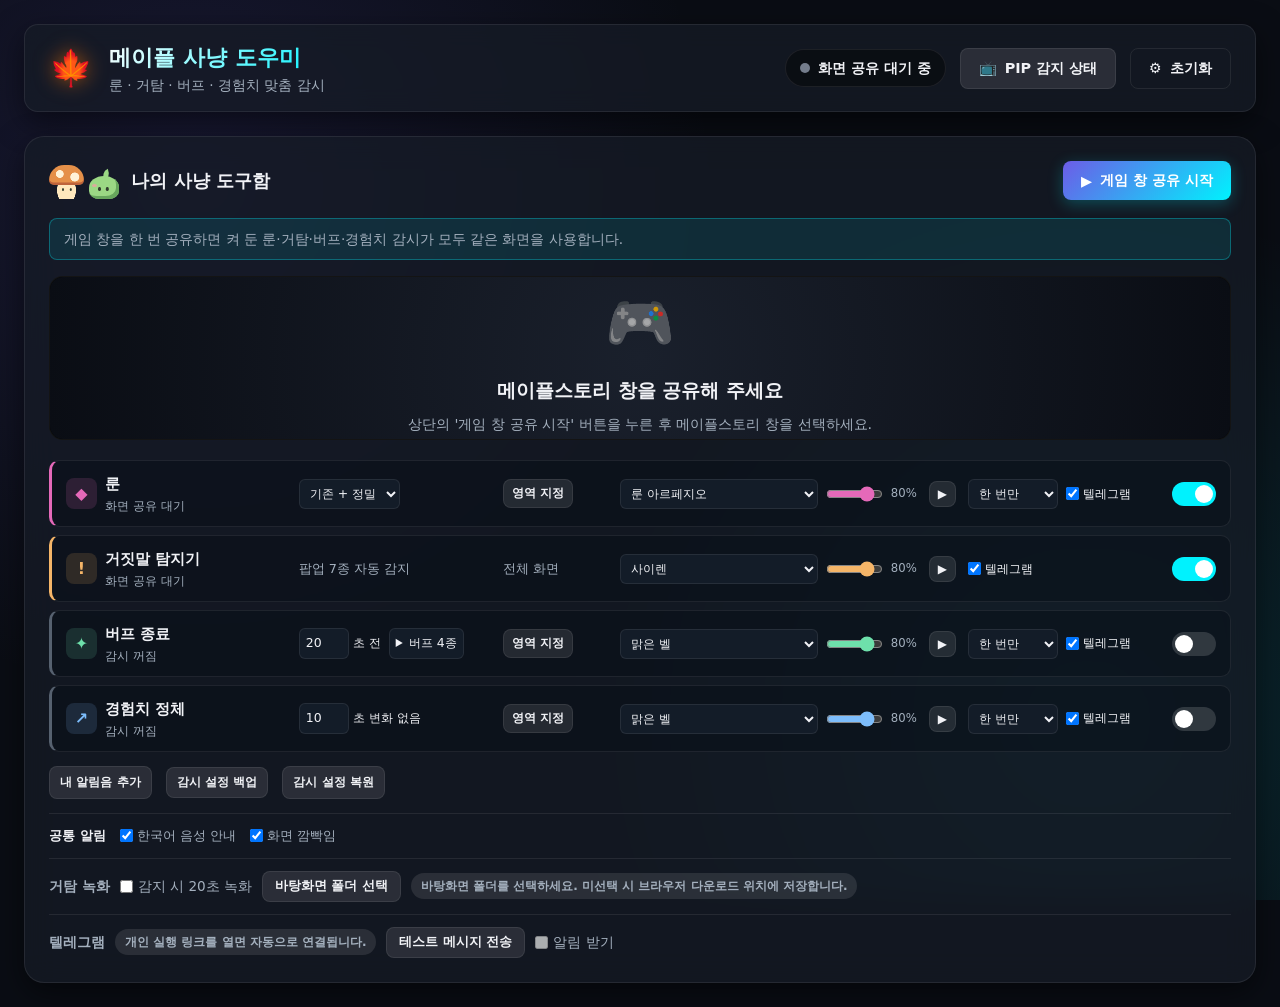
==== index.html @ c293966c "Send text-only Telegram alerts and save recordings locally" ====
<!DOCTYPE html>
<html lang="ko">
<head>
  <meta charset="UTF-8">
  <meta name="viewport" content="width=device-width, initial-scale=1.0">
  <title>메이플 감지기 · 룬·거탐·정밀 알림</title>
  <link rel="stylesheet" href="css/style.css">
  <link rel="preconnect" href="https://fonts.googleapis.com">
  <link rel="preconnect" href="https://fonts.gstatic.com" crossorigin>
  <link href="https://fonts.googleapis.com/css2?family=Pretendard:wght@400;500;600;700;800&family=Orbitron:wght@600;800;900&display=swap" rel="stylesheet">
  <link rel="stylesheet" href="css/monitors.css?v=20261103-recording">
</head>
<body>
  <div id="app-container">
    <!-- 헤더 영역 -->
    <header class="app-header">
      <div class="logo-area">
        <div class="logo-icon">🍁</div>
        <div>
          <h1>메이플 사냥 도우미</h1>
          <p class="subtitle">룬 · 거탐 · 버프 · 경험치 맞춤 감시</p>
        </div>
      </div>
      <div class="header-actions">
        <div class="status-badge disconnected" id="stream-status-badge">
          <span class="status-dot"></span>
          <span id="stream-status-text">화면 공유 대기 중</span>
        </div>
        <button id="btn-pip-toggle" class="btn btn-secondary" title="게임 위에 룬·거탐 상태 표시">
          <span class="icon">📺</span> PIP 감지 상태
        </button>
        <button id="btn-reset-settings" class="btn btn-outline" title="설정 초기화">
          <span class="icon">⚙️</span> 초기화
        </button>
      </div>
    </header>

    <main class="monitor-dashboard">
      <!-- 좌측: 화면 공유 및 ROI (화면 감지 영역) 지정 -->
      <section id="precision-panel" class="card screen-section" aria-labelledby="capture-heading">
        <div class="card-header capture-header">
          <div class="capture-title">
            <div class="forest-friends" aria-hidden="true"><span class="mushroom-friend"><i></i></span><span class="slime-friend"><i></i></span></div>
            <h2 id="capture-heading">나의 사냥 도구함</h2>
          </div>
          <div class="screen-controls">
            <button id="btn-start-share" class="btn btn-primary">
              <span class="icon">▶</span> 게임 창 공유 시작
            </button>
            <button id="btn-stop-share" class="btn btn-danger hidden">
              <span class="icon">⏹</span> 공유 중지
            </button>
          </div>
        </div>

        <div class="info-alert" style="background: rgba(0, 242, 254, 0.1); border-color: rgba(0, 242, 254, 0.3);">
          게임 창을 한 번 공유하면 켜 둔 룬·거탐·버프·경험치 감시가 모두 같은 화면을 사용합니다.
        </div>

        <!-- 화면 공유 뷰포트 및 ROI 오버레이 -->
        <div class="video-container" id="video-container">
          <video id="game-video" autoplay playsinline muted class="hidden"></video>
          <canvas id="analysis-canvas" class="hidden"></canvas>
          <canvas id="roi-overlay-canvas"></canvas>

          <div class="screen-placeholder" id="screen-placeholder">
            <div class="placeholder-content">
              <div class="placeholder-icon">🎮</div>
              <h3>메이플스토리 창을 공유해 주세요</h3>
              <p>상단의 '게임 창 공유 시작' 버튼을 누른 후 메이플스토리 창을 선택하세요.</p>
            </div>
          </div>
        </div>

        <section id="monitor-toolbox" aria-label="감시 설정"></section>
        <input id="toggle-rune-detection" type="checkbox" checked hidden>
        <input id="toggle-popup-detection" type="checkbox" checked hidden>
        <div class="monitor-preferences" aria-label="공통 알림 설정">
          <strong>공통 알림</strong>
          <label><input type="checkbox" id="toggle-tts-voice"> 한국어 음성 안내</label>
          <label><input type="checkbox" id="toggle-visual-flash"> 화면 깜빡임</label>
        </div>
        <div id="popup-recording" class="monitor-telegram" aria-label="거탐 녹화">
          <strong>거탐 녹화</strong>
          <label><input type="checkbox" data-record-enabled disabled> 감지 시 20초 녹화</label>
          <button type="button" class="btn btn-small btn-secondary" data-record-folder disabled>바탕화면 폴더 선택</button>
          <button type="button" class="btn btn-small btn-secondary" data-record-download hidden>최근 영상 다운로드</button>
          <span class="status-pill" data-record-status role="status">녹화 설정 확인 중</span>
        </div>
        <div class="monitor-telegram" aria-label="텔레그램 알림">
          <strong>텔레그램</strong>
          <span class="status-pill" id="telegram-status-pill" role="status">연결 확인 중</span>
          <button id="btn-telegram-test" type="button" class="btn btn-small btn-secondary" disabled>테스트 메시지 전송</button>
          <label><input type="checkbox" id="toggle-telegram-alert" disabled> 알림 받기</label>
        </div>
      </section>
    </main>

    <!-- 시각 알림용 오버레이 플래시 -->
    <div id="flash-overlay" class="flash-overlay hidden"></div>
  </div>

  <!-- 🔍 200% 정밀 확대 ROI 영역 선택 모달 (유저 캡처 화면 100% 반영) -->
  <div id="roi-modal" class="roi-modal hidden">
    <header class="roi-modal-header">
      <div class="header-left">
        <h2 id="roi-modal-title">📍 미니맵 영역 선택 (200% 정밀 확대)</h2>
        <p id="roi-modal-subtitle">미니맵의 내부 지도 영역을 마우스 드래그로 직사각형으로 선택하세요.</p>
      </div>

      <div class="header-tools">
        <div class="btn-group">
          <button id="btn-modal-zoom-out" class="btn btn-sm btn-secondary">🔍 -</button>
          <span id="txt-modal-zoom" class="zoom-indicator">200%</span>
          <button id="btn-modal-zoom-in" class="btn btn-sm btn-secondary">🔍 +</button>
          <button id="btn-modal-zoom-reset" class="btn btn-sm btn-secondary">↗️ 맞춤</button>
        </div>

        <div class="modal-actions">
          <button id="btn-modal-close" class="btn btn-secondary">✕ 취소</button>
          <button id="btn-modal-apply" class="btn btn-primary">✓ 적용 완료</button>
        </div>
      </div>
    </header>

    <div class="roi-modal-viewport" id="roi-modal-viewport">
      <div class="roi-canvas-wrapper" id="roi-canvas-wrapper">
        <canvas id="roi-modal-canvas"></canvas>
      </div>
    </div>

    <footer class="roi-modal-footer">
      <div class="footer-tip-box">
        💡 <strong>선택 예시:</strong> 미니맵의 헤더와 외곽선은 빼고 <strong>룬 표식이 표시되는 내부 영역만 드래그</strong>해 주세요. (마우스 휠 스크롤로 확대/축소 가능)
      </div>
    </footer>
  </div>

  <!-- 스크립트 불러오기 모듈 -->
  <script src="js/storage.js?v=20260812-3"></script>
  <script src="js/telegramNotifier.js?v=20261103-text"></script><script type="module" src="js/telegramSettings.js?v=20261103-link"></script>
  <script src="js/audioNotifier.js?v=20261103-rows"></script>
  <script src="js/거탐인식기기준.js?v=20260818-1"></script>
  <script src="js/버프인식기기준.js?v=20260917-1"></script>
  <script src="js/익스트림골드인식기준.js?v=20260917-1"></script>
  <script src="js/영상학습인식기준.js?v=20260918-2"></script>
  <script src="js/imageAnalyzer.js?v=20260825-3"></script>
  <script src="js/검출정확도개선.js?v=20261103-recording"></script>
  <script src="js/룬검출정확도.js?v=20261007-1"></script>
  <script src="js/거탐검출정확도.js?v=20260825-3"></script>
  <script src="js/screenCapture.js?v=20261103-text"></script>
  <script src="js/pipController.js?v=20260820-1"></script>
  <script src="js/app.js?v=20261103-link"></script>
  <script type="module" src="js/monitors/main.js?v=20261103-desktop"></script>
</body>
</html>
---- css/style.css ----
:root {
  --bg-dark: #0a0d14;
  --bg-card: rgba(22, 27, 38, 0.75);
  --bg-card-hover: rgba(30, 37, 52, 0.85);
  --border-color: rgba(255, 255, 255, 0.08);
  --border-glow: rgba(0, 242, 254, 0.2);
  
  --primary: #00f2fe;
  --primary-hover: #4facfe;
  --secondary: #6c5ce7;
  --accent-gold: #f6d365;
  --accent-purple: #a855f7;
  --danger: #ff4757;
  --warning: #ffa502;
  --success: #2ed573;
  
  --text-main: #f1f2f6;
  --text-muted: #a4b0be;
  --text-dim: #747d8c;
  
  --font-family: 'Pretendard', -apple-system, BlinkMacSystemFont, system-ui, Roboto, sans-serif;
  --font-clock: 'Orbitron', monospace;
  
  --radius-sm: 8px;
  --radius-md: 14px;
  --radius-lg: 20px;
  
  --shadow-card: 0 10px 30px rgba(0, 0, 0, 0.5);
  --glow-primary: 0 0 20px rgba(0, 242, 254, 0.35);
  --glow-danger: 0 0 25px rgba(255, 71, 87, 0.5);
}

* {
  box-sizing: border-box;
  margin: 0;
  padding: 0;
}

body {
  background-color: var(--bg-dark);
  background-image: 
    radial-gradient(circle at 15% 20%, rgba(108, 92, 231, 0.15) 0%, transparent 40%),
    radial-gradient(circle at 85% 80%, rgba(0, 242, 254, 0.12) 0%, transparent 40%);
  background-attachment: fixed;
  color: var(--text-main);
  font-family: var(--font-family);
  min-height: 100vh;
  padding: 24px;
  line-height: 1.5;
}

#app-container {
  max-width: 1440px;
  margin: 0 auto;
}

/* 🌟 상단 메인 탭 네비게이션 */
.main-tabs-nav {
  display: flex;
  gap: 12px;
  margin-bottom: 20px;
  border-bottom: 1px solid var(--border-color);
  padding-bottom: 8px;
}

.tab-btn {
  display: flex;
  align-items: center;
  gap: 8px;
  padding: 10px 18px;
  background: rgba(255, 255, 255, 0.04);
  border: 1px solid var(--border-color);
  border-radius: var(--radius-sm);
  color: var(--text-muted);
  font-size: 0.95rem;
  font-weight: 600;
  cursor: pointer;
  transition: var(--transition-fast);
}

.tab-btn:hover {
  background: rgba(255, 255, 255, 0.08);
  color: var(--text-main);
}

.tab-btn.active {
  background: var(--accent-gradient);
  border-color: transparent;
  color: #fff;
  box-shadow: 0 4px 14px rgba(107, 115, 255, 0.35);
}

.tab-content {
  display: none;
}

.tab-content.active {
  display: block;
}

/* 📊 계산기 탭 스타일링 */
.calc-grid {
  display: grid;
  grid-template-columns: 1fr 1fr;
  gap: 24px;
  margin-top: 16px;
}

@media (max-width: 900px) {
  .calc-grid {
    grid-template-columns: 1fr;
  }
}

.calc-form-panel {
  display: flex;
  flex-direction: column;
  gap: 14px;
}

.form-group {
  display: flex;
  flex-direction: column;
  gap: 6px;
}

.form-group label {
  font-size: 0.88rem;
  font-weight: 600;
  color: var(--text-main);
}

.input-field, .select-field {
  padding: 10px 14px;
  background: rgba(0, 0, 0, 0.35);
  border: 1px solid var(--border-color);
  border-radius: var(--radius-sm);
  color: #fff;
  font-size: 0.95rem;
}

.calc-result-panel {
  display: flex;
  flex-direction: column;
  gap: 14px;
}

.result-card-box {
  padding: 16px;
  background: rgba(0, 0, 0, 0.28);
  border: 1px solid var(--border-color);
  border-radius: var(--radius-sm);
}

.result-card-box.highlight {
  border-color: var(--accent-gold);
}

.result-card-box h3 {
  font-size: 0.95rem;
  margin-bottom: 10px;
  color: var(--text-main);
}

.result-row {
  display: flex;
  justify-content: space-between;
  align-items: center;
  padding: 4px 0;
  font-size: 0.9rem;
}

/* 🌀 포탈 가이드 카드 스타일링 */
.portal-grid {
  display: flex;
  flex-direction: column;
  gap: 20px;
  margin-top: 16px;
}

.portal-region-group h3 {
  font-size: 1.1rem;
  color: var(--accent-gold);
  margin-bottom: 12px;
  padding-bottom: 6px;
  border-bottom: 1px solid var(--border-color);
}

.portal-map-card {
  padding: 14px;
  background: rgba(0, 0, 0, 0.28);
  border: 1px solid var(--border-color);
  border-radius: var(--radius-sm);
  margin-bottom: 10px;
}

.portal-map-card h4 {
  font-size: 0.98rem;
  color: #00f2fe;
  margin-bottom: 8px;
}

.portal-item {
  font-size: 0.88rem;
  margin-bottom: 4px;
  color: var(--text-main);
}

/* 헤더 디자인 */
.app-header {
  display: flex;
  justify-content: space-between;
  align-items: center;
  margin-bottom: 24px;
  padding: 16px 24px;
  background: var(--bg-card);
  backdrop-filter: blur(12px);
  border: 1px solid var(--border-color);
  border-radius: var(--radius-md);
  box-shadow: var(--shadow-card);
}

.logo-area {
  display: flex;
  align-items: center;
  gap: 16px;
}

.logo-icon {
  font-size: 2.2rem;
  filter: drop-shadow(0 0 10px rgba(255, 120, 0, 0.6));
  animation: pulse-glow 3s infinite alternate;
}

@keyframes pulse-glow {
  0% { transform: scale(1); filter: drop-shadow(0 0 8px rgba(255, 120, 0, 0.5)); }
  100% { transform: scale(1.05); filter: drop-shadow(0 0 15px rgba(255, 180, 0, 0.9)); }
}

.app-header h1 {
  font-size: 1.4rem;
  font-weight: 800;
  background: linear-gradient(135deg, #ffffff 0%, var(--primary) 100%);
  -webkit-background-clip: text;
  -webkit-text-fill-color: transparent;
}

.subtitle {
  font-size: 0.85rem;
  color: var(--text-muted);
}

.header-actions {
  display: flex;
  align-items: center;
  gap: 14px;
}

/* 상태 배지 */
.status-badge {
  display: flex;
  align-items: center;
  gap: 8px;
  padding: 8px 14px;
  border-radius: 30px;
  font-size: 0.85rem;
  font-weight: 600;
  border: 1px solid var(--border-color);
  background: rgba(0, 0, 0, 0.4);
}

.status-dot {
  width: 10px;
  height: 10px;
  border-radius: 50%;
}

.status-badge.disconnected .status-dot {
  background-color: var(--text-dim);
}

.status-badge.connected {
  border-color: rgba(46, 213, 115, 0.4);
  background: rgba(46, 213, 115, 0.1);
  color: var(--success);
}
.status-badge.connected .status-dot {
  background-color: var(--success);
  box-shadow: 0 0 10px var(--success);
}

/* 레이아웃 분할 */
.main-content {
  display: grid;
  grid-template-columns: 1fr 480px;
  gap: 24px;
}

@media (max-width: 1100px) {
  .main-content {
    grid-template-columns: 1fr;
  }
}

/* 도핑 버프 타이머 카드 디자인 */
.doping-grid {
  display: flex;
  flex-direction: column;
  gap: 10px;
  margin-top: 6px;
}

.doping-item {
  display: flex;
  justify-content: space-between;
  align-items: center;
  padding: 10px 14px;
  background: rgba(0, 0, 0, 0.28);
  border: 1px solid var(--border-color);
  border-radius: var(--radius-sm);
}

.doping-info {
  display: flex;
  align-items: center;
  gap: 14px;
}

.doping-name {
  font-size: 0.88rem;
  font-weight: 600;
  color: var(--text-main);
}

.doping-clock {
  font-family: var(--font-clock);
  font-size: 1.15rem;
  font-weight: 800;
  color: var(--accent-gold);
  letter-spacing: 1px;
}

.doping-controls {
  display: flex;
  gap: 6px;
}
.card {
  background: var(--bg-card);
  backdrop-filter: blur(16px);
  border: 1px solid var(--border-color);
  border-radius: var(--radius-lg);
  padding: 24px;
  box-shadow: var(--shadow-card);
  transition: border-color 0.3s ease, box-shadow 0.3s ease;
}

.card:hover {
  border-color: rgba(255, 255, 255, 0.15);
}

.card-header {
  display: flex;
  justify-content: space-between;
  align-items: center;
  margin-bottom: 18px;
}

.card-header h2 {
  font-size: 1.15rem;
  font-weight: 700;
  display: flex;
  align-items: center;
  gap: 10px;
}

/* 정보 알림창 */
.info-alert {
  background: rgba(0, 242, 254, 0.08);
  border: 1px solid rgba(0, 242, 254, 0.2);
  border-radius: var(--radius-sm);
  padding: 10px 14px;
  font-size: 0.85rem;
  color: var(--text-muted);
  margin-bottom: 16px;
}

/* 비디오 & ROI 영역 */
.video-container {
  position: relative;
  width: 100%;
  aspect-ratio: 16 / 9;
  background: #000;
  border-radius: var(--radius-md);
  overflow: hidden;
  border: 1px solid var(--border-color);
  box-shadow: inset 0 0 20px rgba(0, 0, 0, 0.8);
}

.video-container video,
.video-container canvas {
  position: absolute;
  top: 0;
  left: 0;
  width: 100%;
  height: 100%;
  object-fit: contain;
}

#roi-overlay-canvas {
  z-index: 10;
  cursor: crosshair;
}

/* 비디오 플레이스홀더 */
.screen-placeholder {
  position: absolute;
  inset: 0;
  display: flex;
  justify-content: center;
  align-items: center;
  text-align: center;
  background: radial-gradient(circle, #1a202c 0%, #0a0d14 100%);
  padding: 30px;
}

.placeholder-icon {
  font-size: 3.5rem;
  margin-bottom: 12px;
  opacity: 0.8;
}

.screen-placeholder h3 {
  font-size: 1.2rem;
  margin-bottom: 8px;
  color: var(--text-main);
}

.screen-placeholder p {
  font-size: 0.9rem;
  color: var(--text-muted);
}

/* ROI 패널 설정 */
.roi-tools-panel {
  display: flex;
  flex-direction: column;
  gap: 12px;
  margin-top: 18px;
}

.roi-tool-item {
  display: flex;
  justify-content: space-between;
  align-items: center;
  padding: 12px 16px;
  background: rgba(0, 0, 0, 0.25);
  border-radius: var(--radius-sm);
  border: 1px solid var(--border-color);
}

.tool-title {
  display: flex;
  align-items: center;
  gap: 10px;
  font-size: 0.95rem;
}

.color-badge {
  width: 12px;
  height: 12px;
  border-radius: 3px;
}

.rune-badge { background-color: var(--accent-purple); box-shadow: 0 0 8px var(--accent-purple); }
.popup-badge { background-color: var(--warning); box-shadow: 0 0 8px var(--warning); }
.janus-badge { background-color: var(--primary); box-shadow: 0 0 8px var(--primary); }

.tool-actions {
  display: flex;
  align-items: center;
  gap: 12px;
}

.status-pill {
  font-size: 0.75rem;
  font-weight: 700;
  padding: 4px 10px;
  border-radius: 20px;
  background: rgba(255, 255, 255, 0.1);
  color: var(--text-muted);
}

.status-pill.active {
  background: rgba(0, 242, 254, 0.15);
  color: #00f2fe;
  border: 1px solid rgba(0, 242, 254, 0.4);
}

.status-pill.detected {
  background: var(--danger);
  color: #fff;
  box-shadow: var(--glow-danger);
  animation: flash-pill 0.8s infinite alternate;
}

@keyframes flash-pill {
  0% { opacity: 0.7; transform: scale(0.98); }
  100% { opacity: 1; transform: scale(1.05); }
}

/* 우측 패널 세부 카드들 */
.right-panel {
  display: flex;
  flex-direction: column;
  gap: 20px;
}

/* 타이머 디자인 */
.timer-clock {
  font-family: var(--font-clock);
  font-size: 3.5rem;
  font-weight: 900;
  text-align: center;
  letter-spacing: 2px;
  background: linear-gradient(180deg, #ffffff 0%, var(--primary) 100%);
  -webkit-background-clip: text;
  -webkit-text-fill-color: transparent;
  text-shadow: 0 0 30px rgba(0, 242, 254, 0.3);
  margin: 10px 0;
}

.timer-display-area.compact .timer-clock {
  font-size: 2.8rem;
}

.progress-bar-container {
  height: 8px;
  background: rgba(0, 0, 0, 0.4);
  border-radius: 10px;
  overflow: hidden;
  margin-bottom: 16px;
  border: 1px solid var(--border-color);
}

.progress-bar {
  height: 100%;
  background: linear-gradient(90deg, var(--secondary), var(--primary));
  border-radius: 10px;
  transition: width 0.3s linear;
}

.progress-bar.janus-bar {
  background: linear-gradient(90deg, #ff758c, #ff7eb3);
}

/* 타이머 컨트롤 버튼 */
.timer-controls {
  display: flex;
  gap: 10px;
  margin-bottom: 14px;
}

.quick-add-group {
  display: flex;
  gap: 6px;
}

.timer-settings-inline {
  display: flex;
  gap: 14px;
  font-size: 0.82rem;
  color: var(--text-muted);
}

.timer-settings-inline label {
  display: flex;
  align-items: center;
  gap: 6px;
  cursor: pointer;
}

/* 팝업 가이드 박스 */
.popup-grid {
  display: grid;
  grid-template-columns: repeat(2, 1fr);
  gap: 10px;
}

.popup-item {
  background: rgba(0, 0, 0, 0.25);
  border: 1px solid var(--border-color);
  padding: 10px 12px;
  border-radius: var(--radius-sm);
}

.popup-tag {
  display: inline-block;
  font-size: 0.75rem;
  font-weight: 700;
  color: var(--accent-gold);
  margin-bottom: 4px;
}

.popup-item p {
  font-size: 0.8rem;
  color: var(--text-muted);
}

/* 알림 및 사운드 설정 레벨 */
.setting-row {
  display: flex;
  justify-content: space-between;
  align-items: center;
  padding: 10px 0;
  border-bottom: 1px solid rgba(255, 255, 255, 0.05);
  font-size: 0.9rem;
}

.setting-row:last-child {
  border-bottom: none;
}

.setting-control-group {
  display: flex;
  gap: 8px;
}

.form-select, .form-range {
  background: rgba(0, 0, 0, 0.4);
  border: 1px solid var(--border-color);
  color: var(--text-main);
  padding: 6px 12px;
  border-radius: var(--radius-sm);
  outline: none;
}

.form-select:focus {
  border-color: var(--primary);
}

/* 버튼 스타일 정의 */
.btn {
  display: inline-flex;
  align-items: center;
  justify-content: center;
  gap: 8px;
  padding: 10px 18px;
  border-radius: var(--radius-sm);
  font-family: var(--font-family);
  font-size: 0.9rem;
  font-weight: 600;
  cursor: pointer;
  border: none;
  transition: all 0.2s ease;
  user-select: none;
}

.btn-primary {
  background: linear-gradient(135deg, var(--secondary) 0%, var(--primary) 100%);
  color: #fff;
  box-shadow: 0 4px 15px rgba(0, 242, 254, 0.25);
}

.btn-primary:hover {
  transform: translateY(-2px);
  box-shadow: var(--glow-primary);
}

.btn-janus {
  background: linear-gradient(135deg, #e056fd 0%, #686de0 100%);
}

.btn-secondary {
  background: rgba(255, 255, 255, 0.1);
  color: var(--text-main);
  border: 1px solid var(--border-color);
}

.btn-secondary:hover {
  background: rgba(255, 255, 255, 0.18);
}

.btn-outline {
  background: transparent;
  color: var(--text-main);
  border: 1px solid var(--border-color);
}

.btn-outline:hover {
  border-color: var(--primary);
  color: var(--primary);
}

.btn-danger {
  background: var(--danger);
  color: #fff;
}

.btn-warning {
  background: var(--warning);
  color: #fff;
}

.btn-large {
  flex: 1;
  padding: 12px 16px;
  font-size: 0.95rem;
}

.btn-small {
  padding: 6px 12px;
  font-size: 0.8rem;
}

.btn-xs {
  padding: 4px 10px;
  font-size: 0.75rem;
  border-radius: 4px;
}

.btn-preset {
  background: rgba(255, 255, 255, 0.08);
  color: var(--text-muted);
  border: 1px solid transparent;
}

.btn-preset.active {
  background: rgba(0, 242, 254, 0.15);
  color: var(--primary);
  border-color: var(--primary);
  font-weight: 700;
}

/* 스위치 (토글 버튼) */
.switch {
  position: relative;
  display: inline-block;
  width: 44px;
  height: 24px;
}

.switch input {
  opacity: 0;
  width: 0;
  height: 0;
}

.slider {
  position: absolute;
  cursor: pointer;
  inset: 0;
  background-color: rgba(255, 255, 255, 0.15);
  transition: .3s;
  border-radius: 30px;
}

.slider:before {
  position: absolute;
  content: "";
  height: 18px;
  width: 18px;
  left: 3px;
  bottom: 3px;
  background-color: white;
  transition: .3s;
  border-radius: 50%;
}

input:checked + .slider {
  background-color: var(--primary);
}

input:checked + .slider:before {
  transform: translateX(20px);
}

/* 라디오 세트 */
.cycle-selector {
  display: flex;
  gap: 12px;
}

.radio-label {
  display: flex;
  align-items: center;
  gap: 6px;
  font-size: 0.85rem;
  cursor: pointer;
  color: var(--text-muted);
}

.radio-label input:checked {
  accent-color: var(--primary);
}

/* 시각 플래시 오버레이 */
.flash-overlay {
  position: fixed;
  inset: 0;
  pointer-events: none;
  z-index: 9999;
  background: rgba(255, 71, 87, 0.35);
  animation: flash-animation 0.5s ease-in-out 3;
}

@keyframes flash-animation {
  0%, 100% { opacity: 0; }
  50% { opacity: 1; }
}

@keyframes flash-pill {
  from { opacity: 1; }
  to { opacity: 0.5; }
}

/* 🔍 200% 정밀 확대 ROI 영역 선택 모달 */
.roi-modal {
  position: fixed;
  inset: 0;
  z-index: 999999;
  display: flex;
  flex-direction: column;
  background: rgba(10, 14, 23, 0.97);
  backdrop-filter: blur(16px);
  color: #fff;
}

.roi-modal.hidden {
  display: none !important;
}

.roi-modal-header {
  display: flex;
  justify-content: space-between;
  align-items: center;
  padding: 16px 24px;
  background: rgba(26, 32, 44, 0.9);
  border-bottom: 1px solid var(--border-color);
}

.roi-modal-header h2 {
  font-size: 1.25rem;
  margin: 0 0 4px 0;
  color: #fff;
  display: flex;
  align-items: center;
  gap: 8px;
}

.roi-modal-header p {
  margin: 0;
  font-size: 0.85rem;
  color: var(--text-muted);
}

.header-tools {
  display: flex;
  align-items: center;
  gap: 16px;
}

.zoom-indicator {
  font-size: 0.9rem;
  font-weight: 700;
  color: var(--accent-gold);
  padding: 0 8px;
}

.modal-actions {
  display: flex;
  gap: 10px;
}

.roi-modal-viewport {
  flex: 1;
  overflow: auto;
  position: relative;
  display: block;
  text-align: center;
  background: #080b10;
  cursor: crosshair;
  padding: 40px;
  box-sizing: border-box;
}

.roi-canvas-wrapper {
  position: relative;
  display: inline-block;
  margin: 0 auto;
  box-shadow: 0 0 30px rgba(0, 242, 254, 0.25);
  border: 1px solid rgba(255, 255, 255, 0.2);
}

#roi-modal-canvas {
  display: block;
  max-width: none;
  max-height: none;
  cursor: crosshair;
}

.roi-modal-footer {
  padding: 14px 24px;
  background: rgba(26, 32, 44, 0.95);
  border-top: 1px solid var(--border-color);
  font-size: 0.9rem;
}

.footer-tip-box {
  color: var(--accent-gold);
  text-align: center;
}

.hidden {
  display: none !important;
}
---- css/monitors.css ----
.monitor-dashboard { display: block; }
.monitor-dashboard .screen-section { min-width: 0; }
.capture-header, .capture-title, .screen-controls { display: flex; align-items: center; gap: 12px; flex-wrap: wrap; }
.capture-title .forest-friends { zoom: .6; }
.monitor-dashboard .video-container { max-width: 880px; margin-inline: auto; }
.monitor-dashboard .video-container:has(#screen-placeholder:not(.hidden)) { aspect-ratio: auto; height: 164px; max-width: none; }
.native-monitors-ready #roi-overlay-canvas { pointer-events: none; }

#monitor-toolbox { margin-top: 20px; }
.monitor-list { display: grid; gap: 8px; }
.monitor-row {
  display: grid;
  grid-template-columns: minmax(155px, 1.15fr) minmax(146px, 1fr) minmax(84px, .55fr) minmax(240px, 1.75fr) minmax(159px, 1fr) 44px;
  align-items: center;
  gap: 12px;
  padding: 12px 14px;
  border: 1px solid var(--border-color);
  border-inline-start: 3px solid var(--monitor-accent);
  border-radius: 10px;
  background: rgba(6, 12, 20, .38);
}
.monitor-row[data-enabled="false"] { border-inline-start-color: #56616f; }
.monitor-identity, .monitor-rules, .monitor-region, .monitor-audio, .monitor-delivery {
  display: flex;
  align-items: center;
  gap: 8px;
  min-width: 0;
}
.monitor-identity h3 { font-size: .95rem; margin: 0 0 3px; }
.monitor-identity > div { min-width: 0; }
.monitor-identity p { font-size: .76rem; line-height: 1.25; margin: 0; color: var(--text-muted); overflow: hidden; text-overflow: ellipsis; white-space: nowrap; }
.monitor-identity p.detected { color: var(--monitor-accent); }
.monitor-symbol {
  flex: 0 0 31px;
  height: 31px;
  display: grid;
  place-items: center;
  border-radius: 8px;
  background: color-mix(in srgb, var(--monitor-accent) 15%, transparent);
  color: var(--monitor-accent);
  font-weight: 800;
}
.monitor-muted { color: var(--text-muted); font-size: .8rem; }
.monitor-rules, .monitor-delivery { flex-wrap: wrap; font-size: .78rem; }
.monitor-row select, .monitor-row input[type="number"], .buff-groups > summary {
  background: #131c28;
  color: var(--text-main);
  border: 1px solid var(--border-color);
  border-radius: 6px;
  padding: 5px 6px;
  min-height: 30px;
  font: inherit;
  font-size: .78rem;
}
.monitor-rules label, .monitor-delivery label, .monitor-preferences label { display: inline-flex; align-items: center; gap: 4px; white-space: nowrap; }
.monitor-row input[type="number"] { width: 50px; }
.monitor-audio select { flex: 1; min-width: 72px; }
.monitor-audio input[type="range"] { width: 57px; flex-shrink: 0; accent-color: var(--monitor-accent); }
.monitor-audio output { font-size: .73rem; min-width: 30px; color: var(--text-muted); font-variant-numeric: tabular-nums; }
.monitor-row .btn { padding: 5px 8px; font-size: .75rem; white-space: nowrap; }
.monitor-switch { justify-self: end; }
.monitor-switch input:focus-visible + .slider { outline: 2px solid #fff; outline-offset: 2px; }
.buff-groups { position: relative; }
.buff-groups summary, .monitor-telegram summary { cursor: pointer; }
.buff-choices {
  position: absolute;
  z-index: 12;
  top: calc(100% + 6px);
  left: 0;
  display: grid;
  gap: 7px;
  width: max-content;
  padding: 12px;
  border: 1px solid var(--border-color);
  border-radius: 8px;
  background: #172230;
  box-shadow: 0 8px 18px #0007;
}
.monitor-footer, .monitor-preferences {
  display: flex;
  flex-wrap: wrap;
  align-items: center;
  gap: 10px 14px;
  margin-top: 14px;
  font-size: .82rem;
  color: var(--text-muted);
}
.monitor-footer .btn { padding: 6px 10px; font-size: .78rem; cursor: pointer; }
.monitor-preferences, .monitor-telegram { border-top: 1px solid var(--border-color); padding-top: 12px; }
.monitor-preferences strong { color: var(--text-main); }
.monitor-telegram { margin-top: 12px; color: var(--text-muted); font-size: .85rem; }
.monitor-telegram .roi-tool-item { margin-top: 10px; }
.monitor-telegram .tool-actions input { max-width: 100%; }
.monitor-roi-dialog {
  width: min(1000px, 95vw);
  max-height: 95vh;
  background: #15241c;
  color: white;
  border: 1px solid #a4b98b;
  border-radius: 16px;
  padding: 20px;
}
.monitor-roi-dialog::backdrop { background: #000b; }
.monitor-roi-dialog canvas { display: block; max-width: 100%; max-height: 60vh; margin: auto; touch-action: none; }
.monitor-roi-dialog button { margin-right: 10px; }

@media (max-width: 1160px) {
  .monitor-row { grid-template-columns: minmax(155px, 1fr) minmax(140px, 1fr) auto 44px; }
  .monitor-audio { grid-row: 2; grid-column: 1 / 3; }
  .monitor-delivery { grid-row: 2; grid-column: 3 / 5; }
  .monitor-switch { grid-row: 1; grid-column: 4; }
}
@media (max-width: 620px) {
  .monitor-dashboard .screen-section { padding: 12px; }
  .monitor-row { grid-template-columns: minmax(0, 1fr) auto 44px; gap: 9px; padding: 9px; }
  .monitor-identity { grid-column: 1 / 3; }
  .monitor-switch { grid-column: 3; }
  .monitor-rules { grid-row: 2; grid-column: 1; }
  .monitor-region { grid-row: 2; grid-column: 2 / 4; justify-content: end; }
  .monitor-audio, .monitor-delivery { grid-row: auto; grid-column: 1 / -1; }
}


.forest-friends{display:flex;align-items:end;gap:8px;height:62px;flex-shrink:0}.mushroom-friend{position:relative;width:58px;height:57px;display:block;background:radial-gradient(ellipse at 50% 74%,#ffe8bd 0 37%,transparent 39%)}.mushroom-friend:before{content:'';position:absolute;top:0;left:0;width:58px;height:34px;border-radius:38px 38px 12px 12px;background:radial-gradient(circle at 18px 15px,#fff2d7 0 6px,transparent 7px),radial-gradient(circle at 43px 20px,#fff2d7 0 7px,transparent 8px),#e59049;box-shadow:inset 0 -4px #be633a}.mushroom-friend i,.slime-friend i{position:absolute;left:21px;bottom:13px;width:4px;height:6px;background:#323d2d;border-radius:50%;box-shadow:13px 0 #323d2d}.slime-friend{position:relative;display:block;width:51px;height:39px;border-radius:60% 60% 42% 42%;background:#9bd884;box-shadow:inset -5px -5px #68a75d}.slime-friend:before{content:'';position:absolute;left:22px;top:-9px;width:13px;height:17px;border-radius:100% 0 100% 0;background:#9bd884;transform:rotate(-22deg)}.slime-friend i{left:16px;bottom:14px}.slime-friend:after{content:'';position:absolute;left:6px;top:13px;width:8px;height:5px;background:#ddab9d;border-radius:50%}

.app-header, .header-actions { flex-wrap: wrap; }
.header-actions { max-width: 100%; }
.monitor-telegram { display: flex; align-items: center; gap: 10px; flex-wrap: wrap; }
.monitor-telegram label { display: inline-flex; align-items: center; gap: 5px; }
.monitor-roi-dialog { margin: auto; box-sizing: border-box; }
.monitor-roi-dialog h3 { margin: 0 0 5px; }
.monitor-roi-hint { margin: 0 0 12px; color: #c7d6cd; font-size: .84rem; }
.monitor-roi-toolbar, .monitor-roi-actions { display: flex; align-items: center; gap: 8px; flex-wrap: wrap; margin: 10px 0; }
.monitor-roi-toolbar output { min-width: 50px; text-align: center; font-variant-numeric: tabular-nums; }
.monitor-roi-toolbar button[aria-pressed="true"] { border-color: #83dbad; color: #a2f1c5; }
.monitor-roi-dialog canvas { width: 100%; height: clamp(150px, 55vh, 660px); background: #08110d; border-radius: 7px; cursor: crosshair; }
.monitor-roi-dialog canvas.pan-mode { cursor: grab; }
.monitor-roi-dialog canvas.is-panning { cursor: grabbing; }
.monitor-roi-dialog button { margin-right: 0; }

#popup-recording [hidden] { display: none; }
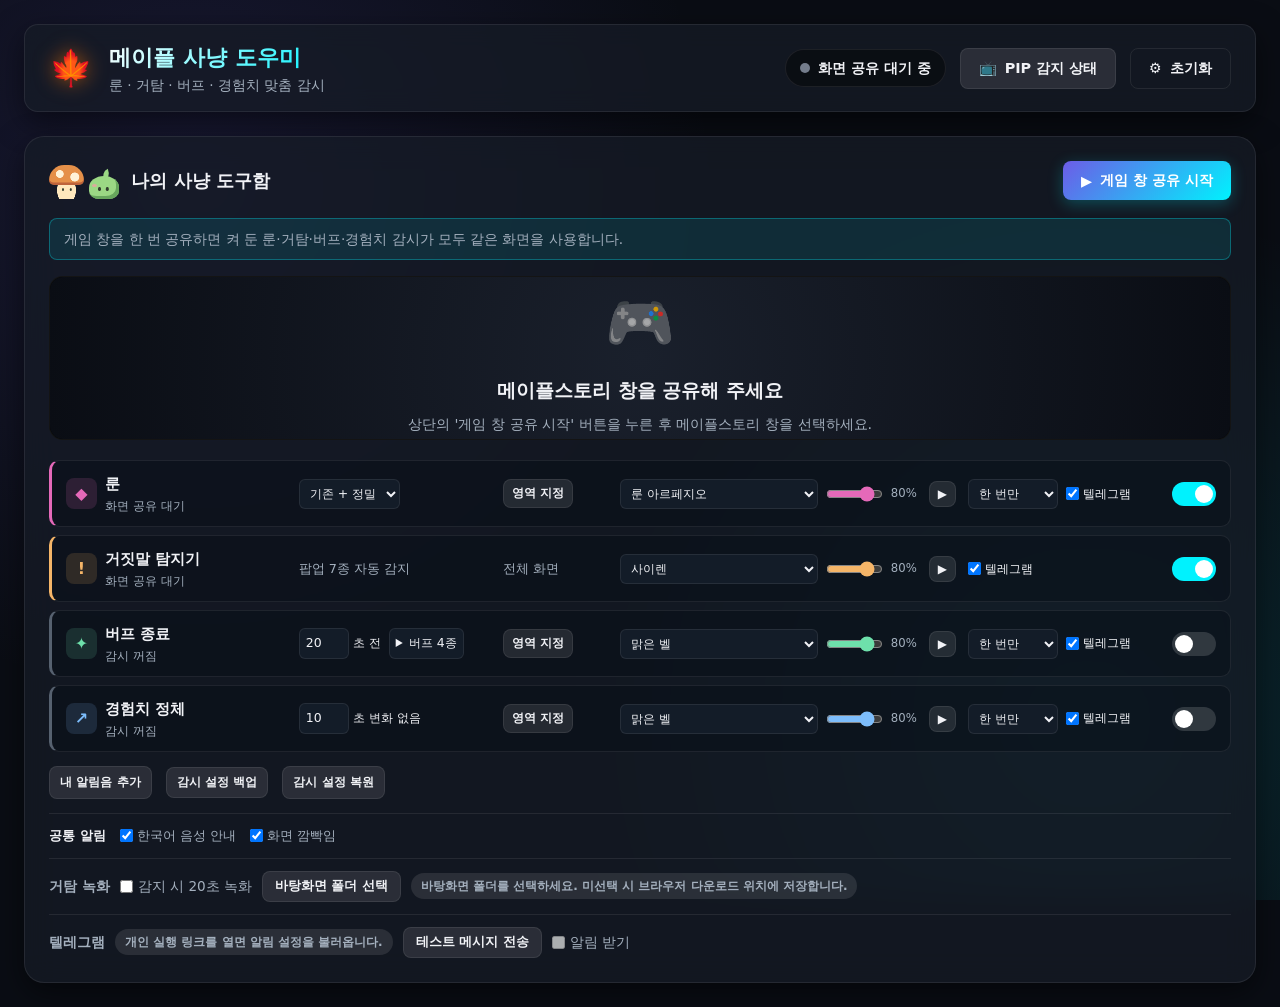
==== commit 6eaa2994: "Diagnose Telegram delivery and show message receipts" ====
--- a/index.html
+++ b/index.html
@@ -89,7 +89,8 @@
         </div>
         <div class="monitor-telegram" aria-label="텔레그램 알림">
           <strong>텔레그램</strong>
-          <span class="status-pill" id="telegram-status-pill" role="status">연결 확인 중</span>
+          <span class="status-pill" id="telegram-status-pill" role="status">설정 확인 중</span>
+          <a id="telegram-message-link" target="_blank" rel="noopener noreferrer" hidden>텔레그램에서 메시지 열기</a>
           <button id="btn-telegram-test" type="button" class="btn btn-small btn-secondary" disabled>테스트 메시지 전송</button>
           <label><input type="checkbox" id="toggle-telegram-alert" disabled> 알림 받기</label>
         </div>
@@ -138,7 +139,7 @@
 
   <!-- 스크립트 불러오기 모듈 -->
   <script src="js/storage.js?v=20260812-3"></script>
-  <script src="js/telegramNotifier.js?v=20261103-text"></script><script type="module" src="js/telegramSettings.js?v=20261103-link"></script>
+  <script src="js/telegramNotifier.js?v=20261103-diagnostic"></script><script type="module" src="js/telegramSettings.js?v=20261103-diagnostic"></script>
   <script src="js/audioNotifier.js?v=20261103-rows"></script>
   <script src="js/거탐인식기기준.js?v=20260818-1"></script>
   <script src="js/버프인식기기준.js?v=20260917-1"></script>
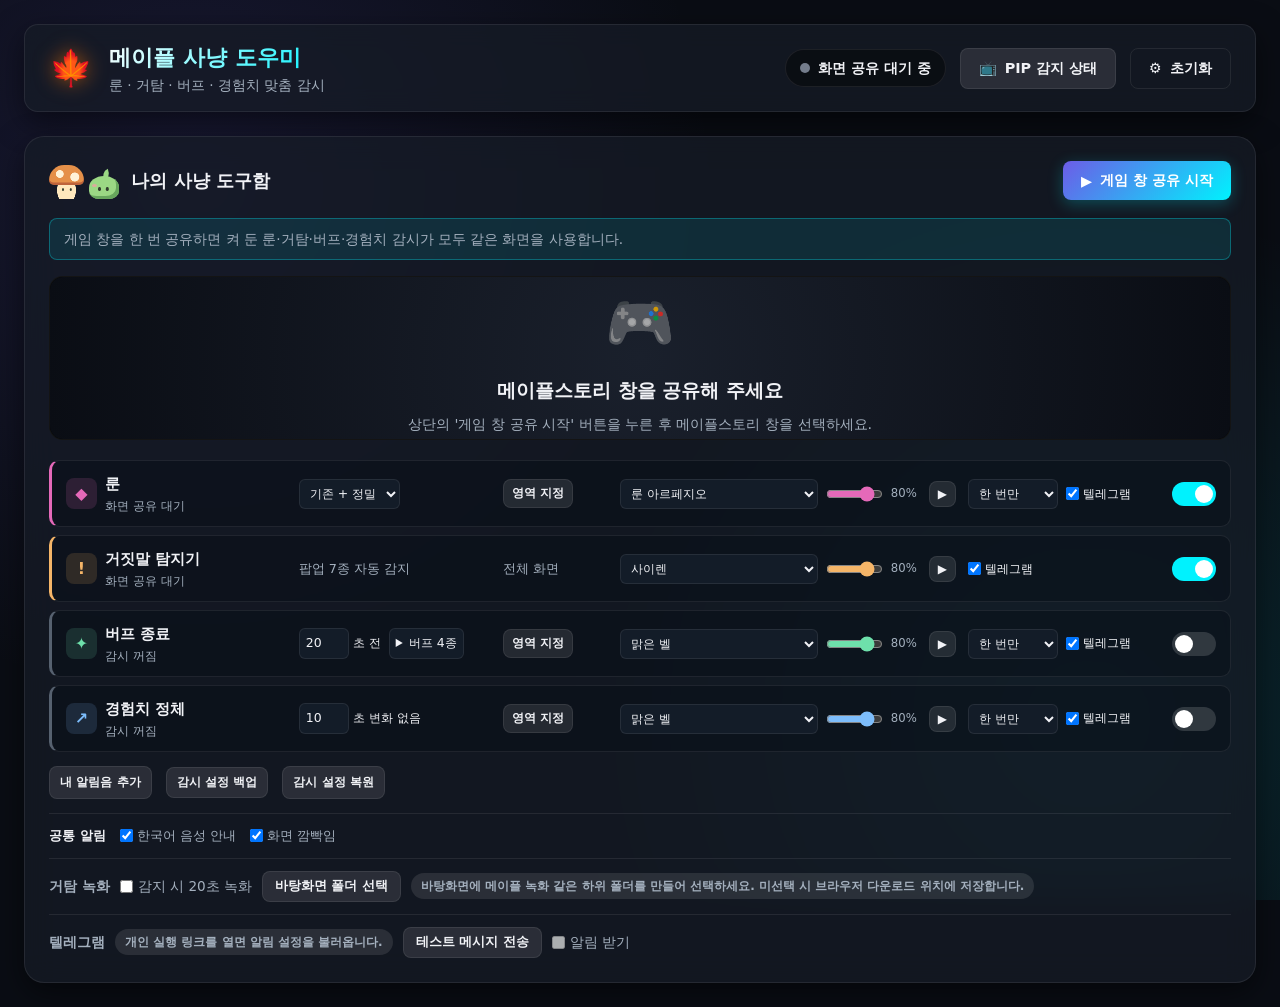
==== commit 9adbc6d4: "Let users renew recording folder write permission" ====
--- a/index.html
+++ b/index.html
@@ -84,6 +84,7 @@
           <strong>거탐 녹화</strong>
           <label><input type="checkbox" data-record-enabled disabled> 감지 시 20초 녹화</label>
           <button type="button" class="btn btn-small btn-secondary" data-record-folder disabled>바탕화면 폴더 선택</button>
+          <button type="button" class="btn btn-small btn-secondary" data-record-reauthorize hidden>저장 권한 다시 허용</button>
           <button type="button" class="btn btn-small btn-secondary" data-record-download hidden>최근 영상 다운로드</button>
           <span class="status-pill" data-record-status role="status">녹화 설정 확인 중</span>
         </div>
@@ -139,7 +140,7 @@
 
   <!-- 스크립트 불러오기 모듈 -->
   <script src="js/storage.js?v=20260812-3"></script>
-  <script src="js/telegramNotifier.js?v=20261103-diagnostic"></script><script type="module" src="js/telegramSettings.js?v=20261103-diagnostic"></script>
+  <script src="js/telegramNotifier.js?v=20261103-alert-style"></script><script type="module" src="js/telegramSettings.js?v=20261103-relay"></script>
   <script src="js/audioNotifier.js?v=20261103-rows"></script>
   <script src="js/거탐인식기기준.js?v=20260818-1"></script>
   <script src="js/버프인식기기준.js?v=20260917-1"></script>
@@ -152,6 +153,6 @@
   <script src="js/screenCapture.js?v=20261103-text"></script>
   <script src="js/pipController.js?v=20260820-1"></script>
   <script src="js/app.js?v=20261103-link"></script>
-  <script type="module" src="js/monitors/main.js?v=20261103-desktop"></script>
+  <script type="module" src="js/monitors/main.js?v=20261103-folder-permission"></script>
 </body>
 </html>
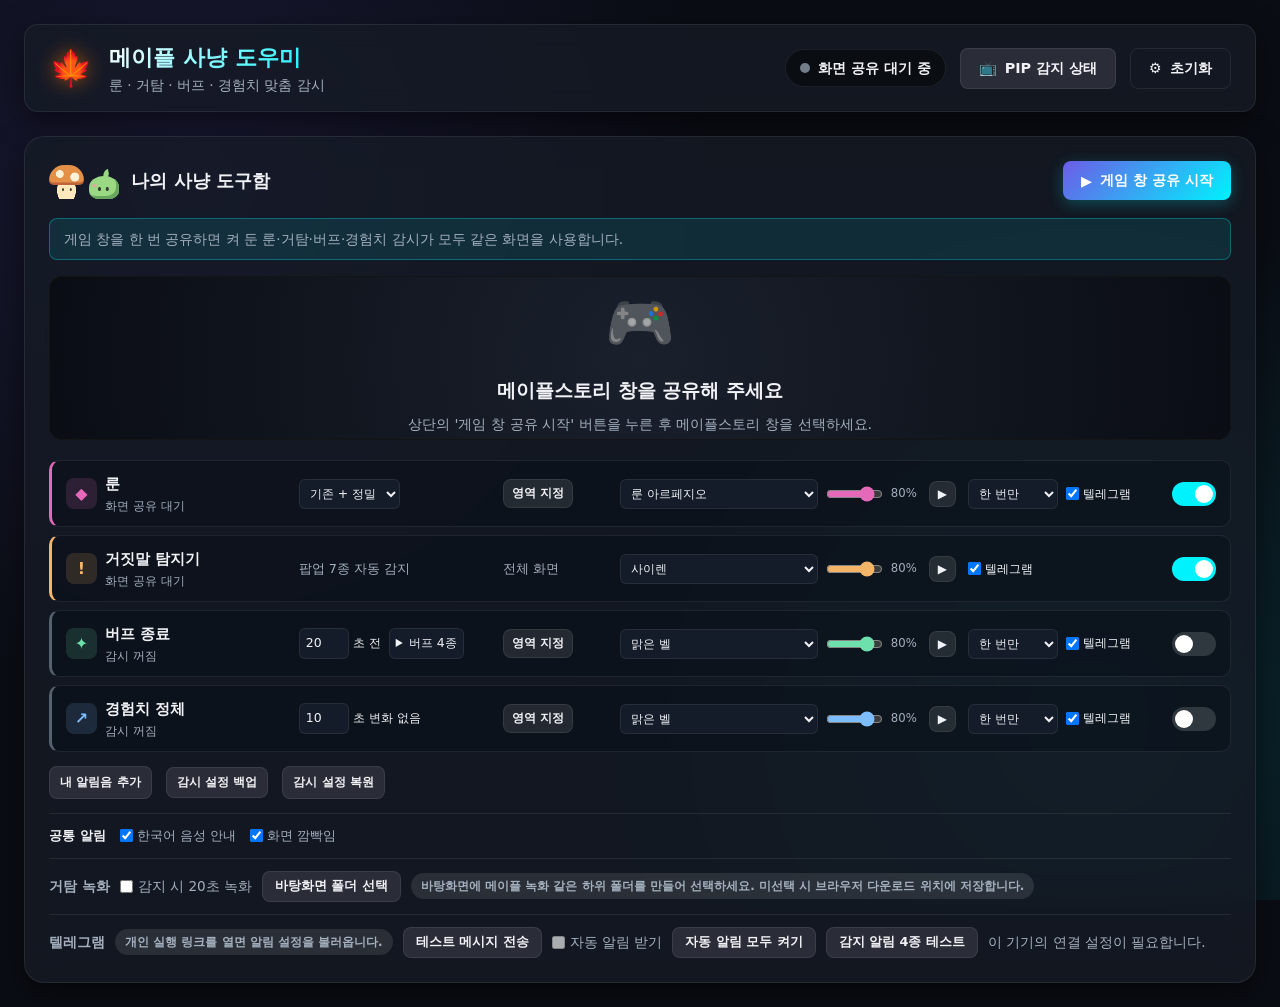
==== commit 02335ca5: "Expose automatic Telegram delivery switches and detector path tests" ====
--- a/index.html
+++ b/index.html
@@ -93,7 +93,10 @@
           <span class="status-pill" id="telegram-status-pill" role="status">설정 확인 중</span>
           <a id="telegram-message-link" target="_blank" rel="noopener noreferrer" hidden>텔레그램에서 메시지 열기</a>
           <button id="btn-telegram-test" type="button" class="btn btn-small btn-secondary" disabled>테스트 메시지 전송</button>
-          <label><input type="checkbox" id="toggle-telegram-alert" disabled> 알림 받기</label>
+          <label><input type="checkbox" id="toggle-telegram-alert" disabled> 자동 알림 받기</label>
+          <button id="btn-telegram-enable-all" type="button" class="btn btn-small btn-secondary" disabled>자동 알림 모두 켜기</button>
+          <button id="btn-telegram-detectors-test" type="button" class="btn btn-small btn-secondary" disabled>감지 알림 4종 테스트</button>
+          <span id="telegram-auto-summary" role="status"></span>
         </div>
       </section>
     </main>
@@ -140,7 +143,7 @@
 
   <!-- 스크립트 불러오기 모듈 -->
   <script src="js/storage.js?v=20260812-3"></script>
-  <script src="js/telegramNotifier.js?v=20261103-alert-style"></script><script type="module" src="js/telegramSettings.js?v=20261103-relay"></script>
+  <script src="js/telegramNotifier.js?v=20261104-auto-status"></script><script type="module" src="js/telegramSettings.js?v=20261104-auto-status"></script>
   <script src="js/audioNotifier.js?v=20261103-rows"></script>
   <script src="js/거탐인식기기준.js?v=20260818-1"></script>
   <script src="js/버프인식기기준.js?v=20260917-1"></script>
@@ -153,6 +156,6 @@
   <script src="js/screenCapture.js?v=20261103-text"></script>
   <script src="js/pipController.js?v=20260820-1"></script>
   <script src="js/app.js?v=20261103-link"></script>
-  <script type="module" src="js/monitors/main.js?v=20261103-folder-permission"></script>
+  <script type="module" src="js/monitors/main.js?v=20261104-auto-status"></script>
 </body>
 </html>
